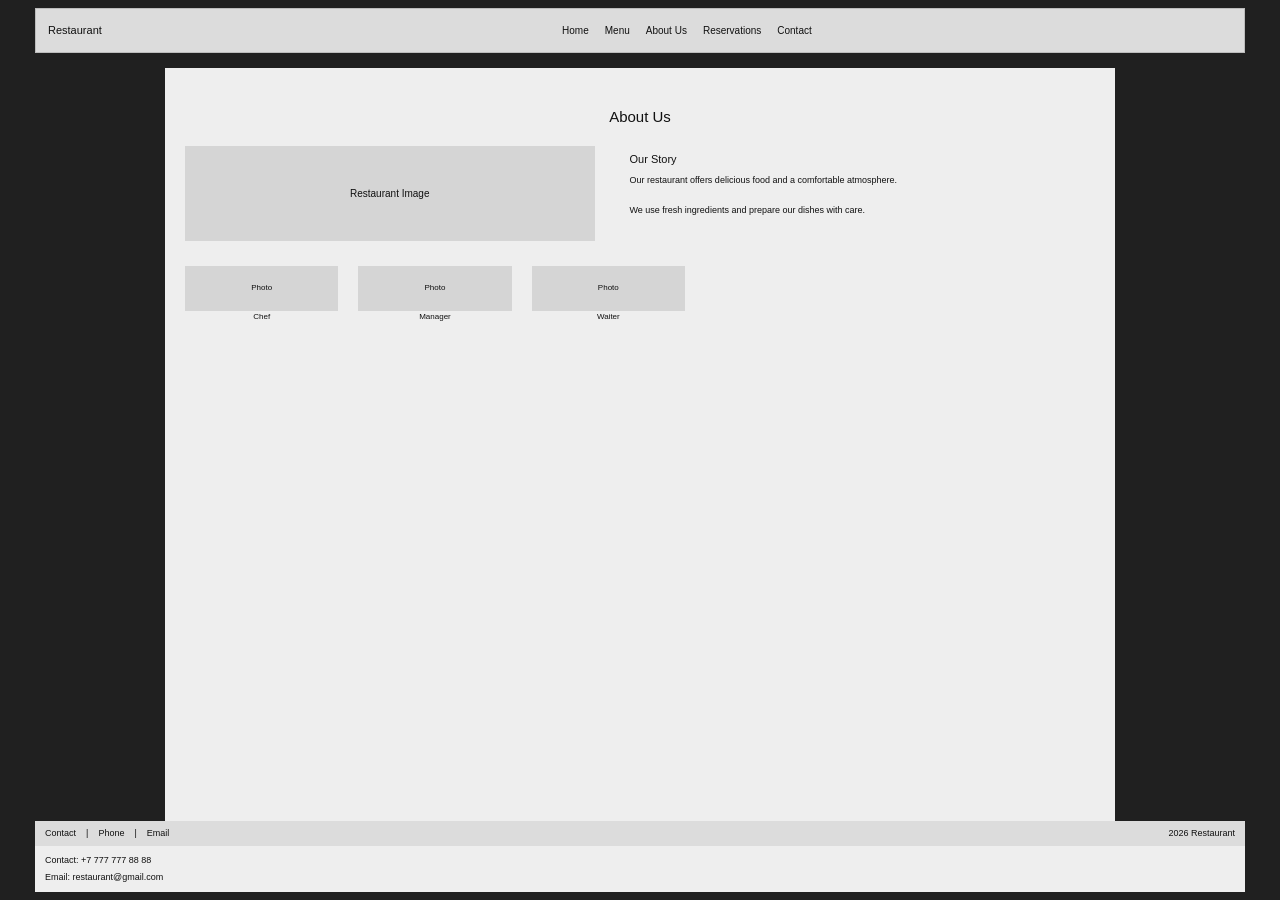
==== about.html @ 08850906 "html" ====
<!DOCTYPE html>
<html lang="en">
<head>

    <meta charset="UTF-8">
    <meta name="viewport" content="width=device-width, initial-scale=1.0">

    <title>Restaurant - About Us</title>

    <link
        href="https://cdn.jsdelivr.net/npm/bootstrap@5.3.3/dist/css/bootstrap.min.css"
        rel="stylesheet"
    >

    <link rel="stylesheet" href="style.css">

</head>

<body>

<div class="site-wrapper">



    <nav class="navbar navbar-expand-lg restaurant-nav">

        <div class="container">

            <a class="navbar-brand" href="index.html">
                Restaurant
            </a>


            <button
                class="navbar-toggler"
                type="button"
                data-bs-toggle="collapse"
                data-bs-target="#mainNav"
            >

                <span class="navbar-toggler-icon"></span>

            </button>


            <div class="collapse navbar-collapse" id="mainNav">

                <ul class="navbar-nav mx-auto">

                    <li class="nav-item">
                        <a class="nav-link" href="index.html">
                            Home
                        </a>
                    </li>

                    <li class="nav-item">
                        <a class="nav-link" href="menu.html">
                            Menu
                        </a>
                    </li>

                    <li class="nav-item">
                        <a class="nav-link" href="about.html">
                            About Us
                        </a>
                    </li>

                    <li class="nav-item">
                        <a class="nav-link" href="reservation.html">
                            Reservations
                        </a>
                    </li>

                    <li class="nav-item">
                        <a class="nav-link" href="contact.html">
                            Contact
                        </a>
                    </li>

                </ul>

            </div>

        </div>

    </nav>



    <main class="container about-page">

        <h1 class="page-title">
            About Us
        </h1>


        <section class="about-story">

            <div class="about-image">
                Restaurant Image
            </div>


            <div class="story-content">

                <h2>
                    Our Story
                </h2>

                <p>
                    Our restaurant offers delicious food
                    and a comfortable atmosphere.
                </p>

                <p>
                    We use fresh ingredients and prepare
                    our dishes with care.
                </p>

            </div>

        </section>



        <section class="team-section">

            <div class="team-card">

                <div class="team-photo">
                    Photo
                </div>

                <p>
                    Chef
                </p>

            </div>


            <div class="team-card">

                <div class="team-photo">
                    Photo
                </div>

                <p>
                    Manager
                </p>

            </div>


            <div class="team-card">

                <div class="team-photo">
                    Photo
                </div>

                <p>
                    Waiter
                </p>

            </div>

        </section>

    </main>



    <footer class="footer">

        <div class="footer-top">

            <a href="contact.html">
                Contact
            </a>

            <span>|</span>

            <span>Phone</span>

            <span>|</span>

            <span>Email</span>

            <span class="copyright">
                2026 Restaurant
            </span>

        </div>


        <div class="footer-bottom">

            <p>
                Contact: +7 777 777 88 88
            </p>

            <p>
                Email: restaurant@gmail.com
            </p>

        </div>

    </footer>

</div>


<script
    src="https://cdn.jsdelivr.net/npm/bootstrap@5.3.3/dist/js/bootstrap.bundle.min.js">
</script>

</body>
</html>
---- style.css ----
* {
    box-sizing: border-box;
}


body {
    margin: 0;

    font-family: Arial, Helvetica, sans-serif;

    background-color: #202020;

    color: #111;
}


.site-wrapper {
    width: 100%;
    min-height: 100vh;

    display: flex;
    flex-direction: column;
}

/*Navigation*/

.restaurant-nav {
    background-color: #dcdcdc;

    margin: 8px 35px 0;

    min-height: 35px;

    border: 1px solid #bcbcbc;
}


.restaurant-nav .container {
    max-width: 100%;
}


.restaurant-nav .navbar-brand {
    font-size: 11px;

    color: #111;

    margin-right: 40px;
}


.restaurant-nav .nav-link {
    color: #111;

    font-size: 10px;

    padding: 5px 10px;
}


.restaurant-nav .nav-link:hover {
    color: #4b007a;
}


/*Main*/

main {
    flex: 1;
}


.container {
    max-width: 950px;
}


.page-title {
    text-align: center;

    font-size: 15px;

    font-weight: normal;

    margin: 20px 0;
}


/*Home*/

.home-section {
    background-color: #eeeeee;

    margin-top: 15px;

    padding: 30px 20px;

    min-height: 220px;
}


.home-content {

    display: flex;

    align-items: center;

    justify-content: space-between;

    gap: 30px;
}


.home-text {
    width: 48%;
}


.home-text h1 {
    font-size: 15px;

    font-weight: normal;

    margin-bottom: 15px;
}


.home-text p {
    font-size: 11px;

    line-height: 1.6;

    max-width: 250px;
}


.home-buttons {
    display: flex;

    flex-direction: column;

    align-items: flex-start;

    gap: 8px;

    margin-top: 15px;
}


.main-button,
.secondary-button {
    text-decoration: none;

    font-size: 10px;

    padding: 5px 10px;

    display: inline-block;
}


.main-button {
    background-color: #ffffff;

    color: #111;

    border: 1px solid #999;
}


.secondary-button {
    background-color: transparent;

    color: #111;
}


.restaurant-image {
    width: 45%;

    height: 105px;

    background-color: #05005e;

    color: white;

    display: flex;

    align-items: center;

    justify-content: center;

    font-size: 10px;

    position: relative;
}

/*Menu*/

.menu-page {
    background-color: #eeeeee;

    margin-top: 15px;

    padding: 20px;

    min-height: 400px;
}


.menu-section {
    margin-bottom: 25px;
}


.menu-section h2 {
    font-size: 11px;

    font-weight: normal;

    margin-bottom: 12px;
}


.menu-grid {

    display: grid;

    grid-template-columns: repeat(2, 1fr);

    gap: 20px;

    max-width: 450px;
}


.menu-card {

    background-color: #d6d6d6;

    min-height: 65px;

    padding: 10px;

    position: relative;
}


.menu-card h3 {
    font-size: 10px;

    margin: 0 0 5px;
}


.menu-card p {
    font-size: 8px;

    margin: 0;
}


.menu-card span {
    position: absolute;

    right: 10px;

    bottom: 8px;

    font-size: 9px;

    font-weight: bold;
}


/*About*/

.about-page {
    background-color: #eeeeee;

    margin-top: 15px;

    padding: 20px;

    min-height: 400px;
}


.about-story {

    display: flex;

    align-items: center;

    gap: 35px;

    margin-top: 20px;
}


.about-image {
    width: 45%;

    height: 95px;

    background-color: #d5d5d5;

    display: flex;

    align-items: center;

    justify-content: center;

    font-size: 10px;
}


.story-content {
    width: 45%;
}


.story-content h2 {
    font-size: 11px;

    font-weight: normal;
}


.story-content p {
    font-size: 9px;

    line-height: 1.5;
}


/* TEAM */

.team-section {

    display: grid;

    grid-template-columns: repeat(3, 1fr);

    gap: 20px;

    margin-top: 25px;

    max-width: 500px;
}


.team-card {
    text-align: center;
}


.team-photo {
    height: 45px;

    background-color: #d5d5d5;

    display: flex;

    align-items: center;

    justify-content: center;

    font-size: 8px;
}


.team-card p {
    font-size: 8px;
}


/*Reservation*/

.reservation-page {
    background-color: #eeeeee;

    margin-top: 15px;

    padding: 20px;

    min-height: 430px;
}


.reservation-form {

    width: 300px;

    margin: 0 auto;

    display: flex;

    flex-direction: column;

    gap: 5px;
}


.reservation-form label {
    font-size: 9px;

    margin-top: 4px;
}


.reservation-form input {
    height: 21px;

    border: none;

    background-color: #31005d;

    color: white;

    padding: 3px 6px;

    font-size: 9px;
}


.reservation-button {
    background-color: #31005d;

    color: white;

    border: none;

    padding: 6px 12px;

    font-size: 9px;

    cursor: pointer;

    margin-top: 8px;
}


.reservation-button:hover {
    background-color: #4e008d;
}


/*Table*/

.reservation-table {
    margin: 20px auto;

    width: 400px;
}


.reservation-table h2 {
    font-size: 9px;

    font-weight: normal;
}


.reservation-table table {
    width: 100%;

    border-collapse: collapse;

    background-color: white;

    font-size: 8px;
}


.reservation-table th,
.reservation-table td {
    border: 1px solid #aaa;

    padding: 5px;

    text-align: center;
}


/*Contact*/

.contact-page {
    background-color: #eeeeee;

    margin-top: 15px;

    padding: 20px;

    min-height: 400px;
}


.contact-grid {

    display: grid;

    grid-template-columns: 1fr 1fr;

    gap: 50px;

    margin-top: 25px;
}


.contact-info h2 {
    font-size: 11px;

    font-weight: normal;
}


.contact-info p {
    font-size: 9px;

    margin: 5px 0;
}


.contact-form form {

    display: flex;

    flex-direction: column;

    gap: 5px;
}


.contact-form label {
    font-size: 9px;
}


.contact-form input,
.contact-form textarea {

    width: 100%;

    border: none;

    background-color: #d2d2d2;

    padding: 5px;

    font-size: 9px;
}


/*Footer*/

.footer {

    margin: 0 35px 8px;

    font-size: 9px;
}


.footer-top {

    background-color: #dcdcdc;

    min-height: 25px;

    padding: 5px 10px;

    display: flex;

    align-items: center;

    gap: 10px;
}


.footer-top a {
    color: #111;

    text-decoration: none;
}


.copyright {
    margin-left: auto;
}


.footer-bottom {

    background-color: #eeeeee;

    padding: 5px 10px;

    min-height: 45px;
}


.footer-bottom p {
    margin: 3px 0;
}


/*Tablet*/

@media (max-width: 992px) {

    .restaurant-nav {
        margin-left: 20px;

        margin-right: 20px;
    }


    .footer {
        margin-left: 20px;

        margin-right: 20px;
    }


    .home-content {

        flex-direction: column;

        align-items: stretch;
    }


    .home-text,
    .restaurant-image {

        width: 100%;
    }


    .contact-grid {

        grid-template-columns: 1fr;
    }

}


/*Mobile*/

@media (max-width: 576px) {

    .restaurant-nav {
        margin: 5px 10px 0;
    }


    .footer {
        margin: 0 10px 5px;
    }


    .menu-grid {

        grid-template-columns: 1fr;
    }


    .team-section {

        grid-template-columns: 1fr;
    }


    .about-story {

        flex-direction: column;
    }


    .about-image,
    .story-content {

        width: 100%;
    }


    .reservation-form {

        width: 100%;
    }


    .reservation-table {

        width: 100%;
    }


    .footer-top {

        flex-wrap: wrap;
    }


    .copyright {

        margin-left: 0;

        width: 100%;
    }

}
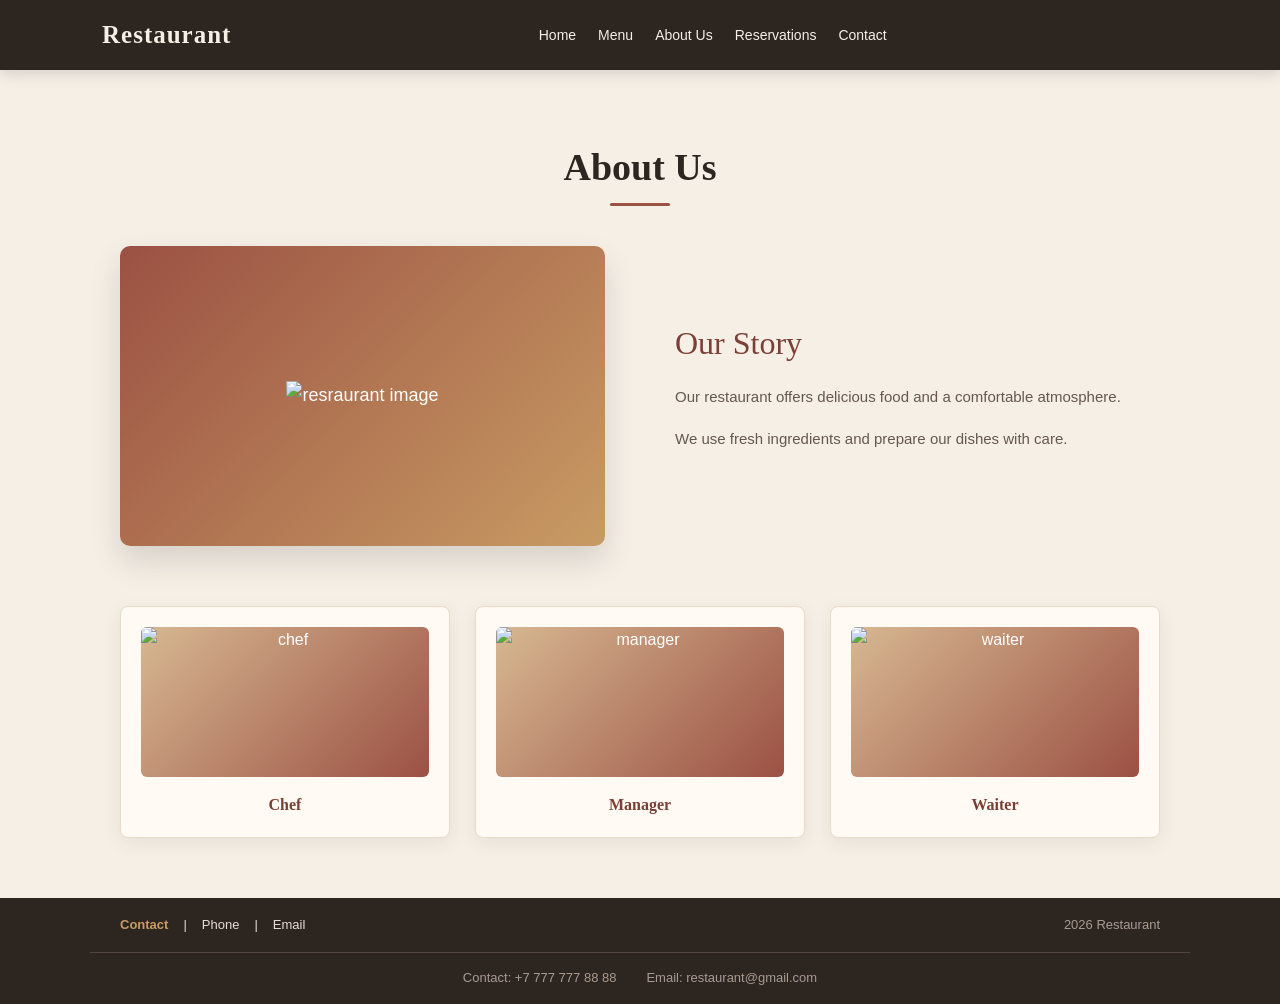
==== commit 5bf07f98: "add photo" ====
--- a/about.html
+++ b/about.html
@@ -97,7 +97,7 @@
         <section class="about-story">
 
             <div class="about-image">
-                Restaurant Image
+                <img src="https://encrypted-tbn0.gstatic.com/images?q=tbn:ANd9GcQUyfsfpYa8e-uhfrL-jdbMG2jVBirR9Oj671MzdGNUwEKPovmMzRSc5DeI&s=10" alt="resraurant image">
             </div>
 
 
@@ -128,7 +128,7 @@
             <div class="team-card">
 
                 <div class="team-photo">
-                    Photo
+                    <img src="https://encrypted-tbn0.gstatic.com/images?q=tbn:ANd9GcTnL-QD54HzWBIN5EjT5rwkHu2YD7rrWvIMWUoVD1ezFjuB556pQ79oNcyP&s=10" alt="chef">
                 </div>
 
                 <p>
@@ -141,7 +141,7 @@
             <div class="team-card">
 
                 <div class="team-photo">
-                    Photo
+                    <img src="https://cdn.sanity.io/images/vzi1jds2/production/3a91c44b309b022672478cda4a8c415ecf100c5a-6000x4000.jpg?w=1920&q=85&fm=webp&fit=max" alt="manager">
                 </div>
 
                 <p>
@@ -154,7 +154,7 @@
             <div class="team-card">
 
                 <div class="team-photo">
-                    Photo
+                    <img src="https://gfb.kz/api/media/file/ChatGPT%20Image%2020%20%D0%B0%D0%B2%D0%B3.%202026%20%D0%B3.%2C%2016_11_47%201%20(1)%20(1).png" alt="waiter">
                 </div>
 
                 <p>
--- a/style.css
+++ b/style.css
@@ -2,17 +2,21 @@
     box-sizing: border-box;
 }
 
+html {
+    scroll-behavior: smooth;
+}
 
 body {
     margin: 0;
 
-    font-family: Arial, Helvetica, sans-serif;
-
-    background-color: #202020;
-
-    color: #111;
-}
-
+    font-family: Georgia, "Times New Roman", serif;
+
+    background-color: #f5efe6;
+
+    color: #2d2520;
+
+    line-height: 1.6;
+}
 
 .site-wrapper {
     width: 100%;
@@ -22,84 +26,140 @@
     flex-direction: column;
 }
 
-/*Navigation*/
+
+/* =========================================
+   NAVIGATION
+========================================= */
 
 .restaurant-nav {
-    background-color: #dcdcdc;
-
-    margin: 8px 35px 0;
-
-    min-height: 35px;
-
-    border: 1px solid #bcbcbc;
-}
-
+    background-color: #2d2520;
+
+    margin: 0;
+
+    min-height: 70px;
+
+    box-shadow: 0 3px 15px rgba(0, 0, 0, 0.15);
+
+    position: relative;
+    z-index: 100;
+}
 
 .restaurant-nav .container {
-    max-width: 100%;
-}
-
+    max-width: 1100px;
+}
 
 .restaurant-nav .navbar-brand {
-    font-size: 11px;
-
-    color: #111;
-
-    margin-right: 40px;
-}
-
+    color: #f5efe6;
+
+    font-size: 25px;
+
+    font-weight: bold;
+
+    letter-spacing: 1px;
+
+    transition: color 0.3s ease;
+}
+
+.restaurant-nav .navbar-brand:hover {
+    color: #c89b63;
+}
 
 .restaurant-nav .nav-link {
-    color: #111;
-
-    font-size: 10px;
-
-    padding: 5px 10px;
-}
-
+    color: #f5efe6;
+
+    font-family: Arial, Helvetica, sans-serif;
+
+    font-size: 14px;
+
+    padding: 8px 15px;
+
+    margin: 0 3px;
+
+    border-radius: 5px;
+
+    transition:
+        background-color 0.3s ease,
+        color 0.3s ease;
+}
 
 .restaurant-nav .nav-link:hover {
-    color: #4b007a;
-}
-
-
-/*Main*/
+    color: #ffffff;
+
+    background-color: #7b3f35;
+}
+
+.restaurant-nav .navbar-toggler {
+    border-color: #c89b63;
+}
+
+.restaurant-nav .navbar-toggler-icon {
+    filter: brightness(0) invert(1);
+}
+
+
+/* =========================================
+   MAIN
+========================================= */
 
 main {
     flex: 1;
 }
 
-
 .container {
-    max-width: 950px;
-}
-
+    max-width: 1100px;
+}
 
 .page-title {
     text-align: center;
 
-    font-size: 15px;
-
-    font-weight: normal;
-
-    margin: 20px 0;
-}
-
-
-/*Home*/
+    color: #2d2520;
+
+    font-size: 38px;
+
+    font-weight: bold;
+
+    margin: 15px 0 40px;
+
+    position: relative;
+}
+
+.page-title::after {
+    content: "";
+
+    display: block;
+
+    width: 60px;
+
+    height: 3px;
+
+    background-color: #9b5143;
+
+    margin: 12px auto 0;
+
+    border-radius: 10px;
+}
+
+
+/* =========================================
+   HOME PAGE
+========================================= */
 
 .home-section {
-    background-color: #eeeeee;
-
-    margin-top: 15px;
-
-    padding: 30px 20px;
-
-    min-height: 220px;
-}
-
+    background-color: #f5efe6;
+
+    margin-top: 0;
+
+    padding: 90px 30px;
+
+    min-height: 520px;
+
+    display: flex;
+
+    align-items: center;
+}
 
 .home-content {
+    width: 100%;
 
     display: flex;
 
@@ -107,80 +167,124 @@
 
     justify-content: space-between;
 
-    gap: 30px;
-}
-
+    gap: 70px;
+}
 
 .home-text {
     width: 48%;
 }
 
-
 .home-text h1 {
-    font-size: 15px;
-
-    font-weight: normal;
-
-    margin-bottom: 15px;
-}
-
+    font-size: 50px;
+
+    line-height: 1.15;
+
+    color: #2d2520;
+
+    font-weight: bold;
+
+    margin-bottom: 20px;
+}
 
 .home-text p {
-    font-size: 11px;
-
-    line-height: 1.6;
-
-    max-width: 250px;
-}
-
+    font-family: Arial, Helvetica, sans-serif;
+
+    font-size: 17px;
+
+    color: #6c5d53;
+
+    line-height: 1.7;
+
+    max-width: 430px;
+
+    margin-bottom: 30px;
+}
+
+
+/* Buttons */
 
 .home-buttons {
     display: flex;
 
-    flex-direction: column;
-
-    align-items: flex-start;
-
-    gap: 8px;
-
-    margin-top: 15px;
-}
-
+    align-items: center;
+
+    gap: 12px;
+
+    margin-top: 20px;
+}
 
 .main-button,
 .secondary-button {
     text-decoration: none;
 
-    font-size: 10px;
-
-    padding: 5px 10px;
+    font-family: Arial, Helvetica, sans-serif;
+
+    font-size: 14px;
+
+    font-weight: bold;
+
+    padding: 12px 22px;
+
+    border-radius: 5px;
 
     display: inline-block;
-}
-
+
+    transition:
+        transform 0.2s ease,
+        background-color 0.3s ease,
+        color 0.3s ease;
+}
 
 .main-button {
-    background-color: #ffffff;
-
-    color: #111;
-
-    border: 1px solid #999;
-}
-
+    background-color: #7b3f35;
+
+    color: white;
+
+    border: 1px solid #7b3f35;
+}
+
+.main-button:hover {
+    background-color: #5f3029;
+
+    color: white;
+
+    transform: translateY(-2px);
+}
 
 .secondary-button {
     background-color: transparent;
 
-    color: #111;
-}
-
+    color: #7b3f35;
+
+    border: 1px solid #7b3f35;
+}
+
+.secondary-button:hover {
+    background-color: #7b3f35;
+
+    color: white;
+
+    transform: translateY(-2px);
+}
+
+
+/* Restaurant Image */
 
 .restaurant-image {
-    width: 45%;
-
-    height: 105px;
-
-    background-color: #05005e;
+    width: 48%;
+
+    min-height: 330px;
+
+    background:
+        linear-gradient(
+            rgba(45, 37, 32, 0.2),
+            rgba(45, 37, 32, 0.55)
+        ),
+        linear-gradient(
+            135deg,
+            #9b5143,
+            #c89b63
+        );
 
     color: white;
 
@@ -190,120 +294,178 @@
 
     justify-content: center;
 
-    font-size: 10px;
+    font-family: Arial, Helvetica, sans-serif;
+
+    font-size: 18px;
+
+    font-weight: bold;
+
+    letter-spacing: 1px;
+
+    border-radius: 10px;
+
+    box-shadow: 0 15px 35px rgba(45, 37, 32, 0.2);
 
     position: relative;
-}
-
-/*Menu*/
+
+    overflow: hidden;
+}
+
+.restaurant-image::before {
+    content: "RESTAURANT";
+
+    position: absolute;
+
+    font-size: 50px;
+
+    opacity: 0.08;
+
+    transform: rotate(-20deg);
+}
+
+
+/* =========================================
+   MENU
+========================================= */
 
 .menu-page {
-    background-color: #eeeeee;
-
-    margin-top: 15px;
-
-    padding: 20px;
-
-    min-height: 400px;
-}
-
+    background-color: #f5efe6;
+
+    padding: 60px 30px;
+
+    min-height: 650px;
+}
 
 .menu-section {
+    margin-bottom: 50px;
+}
+
+.menu-section h2 {
+    font-size: 25px;
+
+    color: #7b3f35;
+
+    font-weight: bold;
+
     margin-bottom: 25px;
-}
-
-
-.menu-section h2 {
-    font-size: 11px;
-
-    font-weight: normal;
-
-    margin-bottom: 12px;
-}
-
+
+    text-transform: uppercase;
+
+    letter-spacing: 1px;
+}
 
 .menu-grid {
-
     display: grid;
 
     grid-template-columns: repeat(2, 1fr);
 
-    gap: 20px;
-
-    max-width: 450px;
-}
-
+    gap: 25px;
+
+    max-width: 900px;
+}
 
 .menu-card {
-
-    background-color: #d6d6d6;
-
-    min-height: 65px;
-
-    padding: 10px;
+    background-color: #fffaf4;
+
+    min-height: 130px;
+
+    padding: 25px;
+
+    border-radius: 8px;
+
+    border: 1px solid #eadbc9;
+
+    box-shadow: 0 7px 20px rgba(70, 50, 40, 0.08);
 
     position: relative;
-}
-
+
+    transition:
+        transform 0.3s ease,
+        box-shadow 0.3s ease;
+}
+
+.menu-card:hover {
+    transform: translateY(-5px);
+
+    box-shadow: 0 12px 25px rgba(70, 50, 40, 0.15);
+}
 
 .menu-card h3 {
-    font-size: 10px;
-
-    margin: 0 0 5px;
-}
-
+    font-size: 20px;
+
+    color: #2d2520;
+
+    margin: 0 0 10px;
+
+    font-weight: bold;
+}
 
 .menu-card p {
-    font-size: 8px;
+    font-family: Arial, Helvetica, sans-serif;
+
+    font-size: 14px;
+
+    color: #75675e;
 
     margin: 0;
-}
-
+
+    max-width: 70%;
+}
 
 .menu-card span {
     position: absolute;
 
-    right: 10px;
-
-    bottom: 8px;
-
-    font-size: 9px;
-
-    font-weight: bold;
-}
-
-
-/*About*/
+    right: 25px;
+
+    top: 25px;
+
+    color: #9b5143;
+
+    font-family: Arial, Helvetica, sans-serif;
+
+    font-size: 18px;
+
+    font-weight: bold;
+}
+
+
+/* =========================================
+   ABOUT PAGE
+========================================= */
 
 .about-page {
-    background-color: #eeeeee;
-
-    margin-top: 15px;
-
-    padding: 20px;
-
-    min-height: 400px;
-}
-
+    background-color: #f5efe6;
+
+    padding: 60px 30px;
+
+    min-height: 650px;
+}
 
 .about-story {
-
     display: flex;
 
     align-items: center;
 
-    gap: 35px;
+    gap: 70px;
 
     margin-top: 20px;
-}
-
+
+    margin-bottom: 60px;
+}
 
 .about-image {
-    width: 45%;
-
-    height: 95px;
-
-    background-color: #d5d5d5;
+    width: 48%;
+
+    min-height: 300px;
+
+    background:
+        linear-gradient(
+            135deg,
+            #9b5143,
+            #c89b63
+        );
+
+    color: white;
 
     display: flex;
 
@@ -311,403 +473,658 @@
 
     justify-content: center;
 
-    font-size: 10px;
-}
-
+    font-family: Arial, Helvetica, sans-serif;
+
+    font-size: 18px;
+
+    border-radius: 10px;
+
+    box-shadow: 0 15px 30px rgba(45, 37, 32, 0.15);
+}
 
 .story-content {
-    width: 45%;
-}
-
+    width: 48%;
+}
 
 .story-content h2 {
-    font-size: 11px;
-
-    font-weight: normal;
-}
-
+    font-size: 32px;
+
+    color: #7b3f35;
+
+    margin-bottom: 20px;
+}
 
 .story-content p {
-    font-size: 9px;
-
-    line-height: 1.5;
-}
-
-
-/* TEAM */
+    font-family: Arial, Helvetica, sans-serif;
+
+    font-size: 15px;
+
+    color: #655850;
+
+    line-height: 1.8;
+
+    margin-bottom: 15px;
+}
+
+
+/* Team */
 
 .team-section {
-
     display: grid;
 
     grid-template-columns: repeat(3, 1fr);
 
-    gap: 20px;
-
-    margin-top: 25px;
-
-    max-width: 500px;
-}
-
+    gap: 25px;
+
+    margin-top: 30px;
+}
 
 .team-card {
     text-align: center;
-}
-
+
+    background-color: #fffaf4;
+
+    padding: 20px;
+
+    border-radius: 8px;
+
+    border: 1px solid #eadbc9;
+
+    box-shadow: 0 5px 18px rgba(70, 50, 40, 0.08);
+}
 
 .team-photo {
-    height: 45px;
-
-    background-color: #d5d5d5;
+    height: 150px;
+
+    background: 
+        linear-gradient(
+            135deg,
+            #d7b892,
+            #9b5143
+        );
+
+    color: white;
 
     display: flex;
-
     align-items: center;
-
     justify-content: center;
 
-    font-size: 8px;
-}
-
+    font-family: Arial, Helvetica, sans-serif;
+
+    border-radius: 6px;
+    margin-bottom: 15px;
+
+    overflow: hidden;
+}
+
+.team-photo img {
+    width: 100%;
+    height: 100%;
+    object-fit: cover;
+}
 
 .team-card p {
-    font-size: 8px;
-}
-
-
-/*Reservation*/
+    font-size: 16px;
+
+    color: #7b3f35;
+
+    font-weight: bold;
+
+    margin: 0;
+}
+
+
+/* =========================================
+   RESERVATION
+========================================= */
 
 .reservation-page {
-    background-color: #eeeeee;
-
-    margin-top: 15px;
-
-    padding: 20px;
-
-    min-height: 430px;
-}
-
+    background-color: #f5efe6;
+
+    padding: 60px 30px;
+
+    min-height: 650px;
+}
 
 .reservation-form {
-
-    width: 300px;
+    width: 500px;
+
+    max-width: 100%;
 
     margin: 0 auto;
 
+    background-color: #fffaf4;
+
+    padding: 35px;
+
+    border-radius: 10px;
+
+    border: 1px solid #eadbc9;
+
+    box-shadow: 0 10px 30px rgba(70, 50, 40, 0.1);
+
     display: flex;
 
     flex-direction: column;
 
-    gap: 5px;
-}
-
+    gap: 8px;
+}
 
 .reservation-form label {
-    font-size: 9px;
-
-    margin-top: 4px;
-}
-
+    font-family: Arial, Helvetica, sans-serif;
+
+    font-size: 13px;
+
+    font-weight: bold;
+
+    color: #4e4038;
+
+    margin-top: 8px;
+}
 
 .reservation-form input {
-    height: 21px;
+    height: 42px;
+
+    border: 1px solid #d8c5b0;
+
+    background-color: white;
+
+    color: #2d2520;
+
+    padding: 8px 12px;
+
+    font-family: Arial, Helvetica, sans-serif;
+
+    font-size: 14px;
+
+    border-radius: 5px;
+
+    outline: none;
+}
+
+.reservation-form input:focus {
+    border-color: #9b5143;
+
+    box-shadow: 0 0 0 3px rgba(155, 81, 67, 0.1);
+}
+
+.reservation-button {
+    background-color: #7b3f35;
+
+    color: white;
 
     border: none;
 
-    background-color: #31005d;
-
-    color: white;
-
-    padding: 3px 6px;
-
-    font-size: 9px;
-}
-
-
-.reservation-button {
-    background-color: #31005d;
-
-    color: white;
-
-    border: none;
-
-    padding: 6px 12px;
-
-    font-size: 9px;
+    padding: 12px 20px;
+
+    font-family: Arial, Helvetica, sans-serif;
+
+    font-size: 14px;
+
+    font-weight: bold;
 
     cursor: pointer;
 
-    margin-top: 8px;
-}
-
+    margin-top: 18px;
+
+    border-radius: 5px;
+
+    transition: background-color 0.3s ease;
+}
 
 .reservation-button:hover {
-    background-color: #4e008d;
-}
-
-
-/*Table*/
+    background-color: #5f3029;
+}
+
+
+/* Reservation table */
 
 .reservation-table {
-    margin: 20px auto;
-
-    width: 400px;
-}
-
+    margin: 45px auto 0;
+
+    width: 600px;
+
+    max-width: 100%;
+}
 
 .reservation-table h2 {
-    font-size: 9px;
-
-    font-weight: normal;
-}
-
+    font-size: 22px;
+
+    color: #7b3f35;
+
+    margin-bottom: 15px;
+}
 
 .reservation-table table {
     width: 100%;
 
     border-collapse: collapse;
 
-    background-color: white;
-
-    font-size: 8px;
-}
-
+    background-color: #fffaf4;
+
+    font-family: Arial, Helvetica, sans-serif;
+
+    font-size: 13px;
+
+    box-shadow: 0 5px 15px rgba(70, 50, 40, 0.07);
+}
+
+.reservation-table th {
+    background-color: #7b3f35;
+
+    color: white;
+
+    font-weight: bold;
+}
 
 .reservation-table th,
 .reservation-table td {
-    border: 1px solid #aaa;
-
-    padding: 5px;
+    border: 1px solid #eadbc9;
+
+    padding: 12px;
 
     text-align: center;
 }
 
-
-/*Contact*/
+.reservation-table tr:nth-child(even) {
+    background-color: #f8f0e6;
+}
+
+
+/* =========================================
+   CONTACT
+========================================= */
 
 .contact-page {
-    background-color: #eeeeee;
-
-    margin-top: 15px;
-
-    padding: 20px;
-
-    min-height: 400px;
-}
-
+    background-color: #f5efe6;
+
+    padding: 60px 30px;
+
+    min-height: 650px;
+}
 
 .contact-grid {
-
     display: grid;
 
     grid-template-columns: 1fr 1fr;
 
-    gap: 50px;
-
-    margin-top: 25px;
-}
-
+    gap: 60px;
+
+    margin-top: 30px;
+}
+
+.contact-info {
+    background-color: #2d2520;
+
+    color: #f5efe6;
+
+    padding: 35px;
+
+    border-radius: 10px;
+
+    box-shadow: 0 10px 30px rgba(45, 37, 32, 0.15);
+}
 
 .contact-info h2 {
-    font-size: 11px;
-
-    font-weight: normal;
-}
-
+    font-size: 27px;
+
+    color: #c89b63;
+
+    margin-bottom: 25px;
+}
 
 .contact-info p {
-    font-size: 9px;
-
-    margin: 5px 0;
-}
-
+    font-family: Arial, Helvetica, sans-serif;
+
+    font-size: 14px;
+
+    margin: 8px 0;
+
+    color: #e7ddd4;
+}
+
+.contact-form {
+    background-color: #fffaf4;
+
+    padding: 35px;
+
+    border-radius: 10px;
+
+    border: 1px solid #eadbc9;
+
+    box-shadow: 0 10px 30px rgba(70, 50, 40, 0.1);
+}
 
 .contact-form form {
-
     display: flex;
 
     flex-direction: column;
 
-    gap: 5px;
-}
-
+    gap: 8px;
+}
 
 .contact-form label {
-    font-size: 9px;
-}
-
+    font-family: Arial, Helvetica, sans-serif;
+
+    font-size: 13px;
+
+    font-weight: bold;
+
+    color: #4e4038;
+
+    margin-top: 8px;
+}
 
 .contact-form input,
 .contact-form textarea {
-
     width: 100%;
 
-    border: none;
-
-    background-color: #d2d2d2;
-
-    padding: 5px;
-
-    font-size: 9px;
-}
-
-
-/*Footer*/
+    border: 1px solid #d8c5b0;
+
+    background-color: white;
+
+    color: #2d2520;
+
+    padding: 10px;
+
+    font-family: Arial, Helvetica, sans-serif;
+
+    font-size: 14px;
+
+    border-radius: 5px;
+
+    outline: none;
+}
+
+.contact-form input:focus,
+.contact-form textarea:focus {
+    border-color: #9b5143;
+
+    box-shadow: 0 0 0 3px rgba(155, 81, 67, 0.1);
+}
+
+
+/* =========================================
+   FOOTER
+========================================= */
 
 .footer {
-
-    margin: 0 35px 8px;
-
-    font-size: 9px;
-}
-
+    background-color: #2d2520;
+
+    color: #e7ddd4;
+
+    margin: 0;
+
+    font-family: Arial, Helvetica, sans-serif;
+
+    font-size: 13px;
+}
 
 .footer-top {
-
-    background-color: #dcdcdc;
-
-    min-height: 25px;
-
-    padding: 5px 10px;
+    max-width: 1100px;
+
+    margin: 0 auto;
+
+    min-height: 55px;
+
+    padding: 15px 30px;
 
     display: flex;
 
     align-items: center;
 
-    gap: 10px;
-}
-
+    justify-content: center;
+
+    gap: 15px;
+
+    border-bottom: 1px solid #51453e;
+}
 
 .footer-top a {
-    color: #111;
+    color: #c89b63;
 
     text-decoration: none;
-}
-
+
+    font-weight: bold;
+}
+
+.footer-top a:hover {
+    color: white;
+}
 
 .copyright {
     margin-left: auto;
-}
-
+
+    color: #a99b91;
+}
 
 .footer-bottom {
-
-    background-color: #eeeeee;
-
-    padding: 5px 10px;
-
-    min-height: 45px;
-}
-
+    max-width: 1100px;
+
+    margin: 0 auto;
+
+    padding: 15px 30px;
+
+    display: flex;
+
+    justify-content: center;
+
+    gap: 30px;
+}
 
 .footer-bottom p {
-    margin: 3px 0;
-}
-
-
-/*Tablet*/
+    margin: 0;
+
+    color: #a99b91;
+}
+
+
+/* =========================================
+   TABLET
+========================================= */
 
 @media (max-width: 992px) {
 
+    .restaurant-nav .nav-link {
+        padding: 8px;
+    }
+
+
+    .home-content {
+        gap: 35px;
+    }
+
+
+    .home-text h1 {
+        font-size: 40px;
+    }
+
+
+    .about-story {
+        gap: 35px;
+    }
+
+
+    .contact-grid {
+        gap: 30px;
+    }
+
+
+    .footer-top,
+    .footer-bottom {
+        padding-left: 20px;
+
+        padding-right: 20px;
+    }
+
+}
+
+
+/* =========================================
+   MOBILE
+========================================= */
+
+@media (max-width: 576px) {
+
     .restaurant-nav {
-        margin-left: 20px;
-
-        margin-right: 20px;
-    }
-
-
-    .footer {
-        margin-left: 20px;
-
-        margin-right: 20px;
+        min-height: 60px;
+    }
+
+
+    .restaurant-nav .navbar-brand {
+        font-size: 20px;
+    }
+
+
+    .page-title {
+        font-size: 30px;
+
+        margin-bottom: 30px;
+    }
+
+
+    /* Home */
+
+    .home-section {
+        padding: 55px 20px;
     }
 
 
     .home-content {
-
         flex-direction: column;
 
-        align-items: stretch;
+        gap: 35px;
     }
 
 
     .home-text,
     .restaurant-image {
-
         width: 100%;
     }
 
 
-    .contact-grid {
-
+    .home-text h1 {
+        font-size: 35px;
+    }
+
+
+    .home-text p {
+        font-size: 15px;
+    }
+
+
+    .home-buttons {
+        flex-direction: column;
+
+        align-items: stretch;
+    }
+
+
+    .main-button,
+    .secondary-button {
+        text-align: center;
+    }
+
+
+    .restaurant-image {
+        min-height: 230px;
+    }
+
+
+    /* Menu */
+
+    .menu-page {
+        padding: 45px 20px;
+    }
+
+
+    .menu-grid {
         grid-template-columns: 1fr;
     }
 
-}
-
-
-/*Mobile*/
-
-@media (max-width: 576px) {
-
-    .restaurant-nav {
-        margin: 5px 10px 0;
-    }
-
-
-    .footer {
-        margin: 0 10px 5px;
-    }
-
-
-    .menu-grid {
-
-        grid-template-columns: 1fr;
-    }
-
-
-    .team-section {
-
-        grid-template-columns: 1fr;
+
+    /* About */
+
+    .about-page {
+        padding: 45px 20px;
     }
 
 
     .about-story {
-
         flex-direction: column;
+
+        gap: 30px;
     }
 
 
     .about-image,
     .story-content {
-
         width: 100%;
     }
 
 
+    .about-image {
+        min-height: 220px;
+    }
+
+
+    .team-section {
+        grid-template-columns: 1fr;
+    }
+
+
+    /* Reservation */
+
+    .reservation-page {
+        padding: 45px 20px;
+    }
+
+
     .reservation-form {
-
+        padding: 25px;
+    }
+
+
+    /* Contact */
+
+    .contact-page {
+        padding: 45px 20px;
+    }
+
+
+    .contact-grid {
+        grid-template-columns: 1fr;
+    }
+
+
+    /* Footer */
+
+    .footer-top {
+        flex-wrap: wrap;
+
+        justify-content: center;
+
+        text-align: center;
+    }
+
+
+    .copyright {
         width: 100%;
-    }
-
-
-    .reservation-table {
-
-        width: 100%;
-    }
-
-
-    .footer-top {
-
-        flex-wrap: wrap;
-    }
-
-
-    .copyright {
 
         margin-left: 0;
 
-        width: 100%;
+        margin-top: 5px;
+    }
+
+
+    .footer-bottom {
+        flex-direction: column;
+
+        align-items: center;
+
+        gap: 5px;
+
+        text-align: center;
     }
 
 }
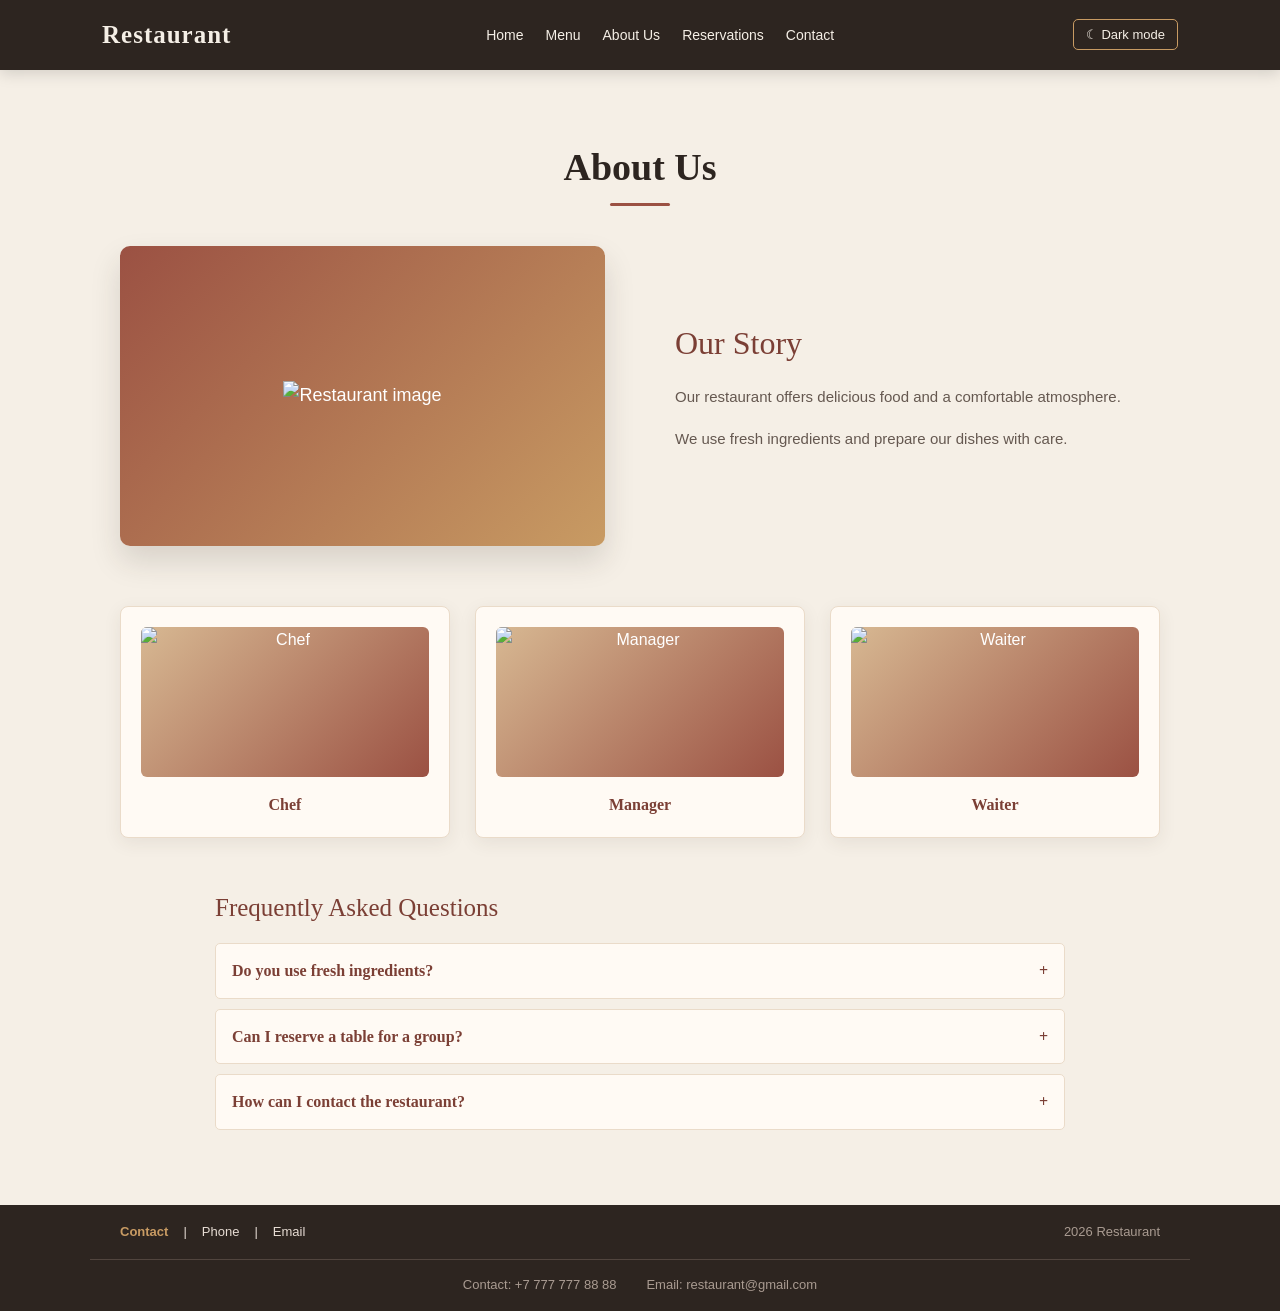
==== commit 0869aad8: "Endterm Project Update Commit" ====
--- a/about.html
+++ b/about.html
@@ -1,217 +1,137 @@
 <!DOCTYPE html>
 <html lang="en">
 <head>
-
     <meta charset="UTF-8">
     <meta name="viewport" content="width=device-width, initial-scale=1.0">
-
     <title>Restaurant - About Us</title>
 
-    <link
-        href="https://cdn.jsdelivr.net/npm/bootstrap@5.3.3/dist/css/bootstrap.min.css"
-        rel="stylesheet"
-    >
-
+    <link href="https://cdn.jsdelivr.net/npm/bootstrap@5.3.3/dist/css/bootstrap.min.css" rel="stylesheet">
     <link rel="stylesheet" href="style.css">
-
 </head>
 
 <body>
-
 <div class="site-wrapper">
 
+    <nav class="navbar navbar-expand-lg restaurant-nav">
+        <div class="container">
+            <a class="navbar-brand" href="index.html">Restaurant</a>
 
-
-    <nav class="navbar navbar-expand-lg restaurant-nav">
-
-        <div class="container">
-
-            <a class="navbar-brand" href="index.html">
-                Restaurant
-            </a>
-
-
-            <button
-                class="navbar-toggler"
-                type="button"
-                data-bs-toggle="collapse"
-                data-bs-target="#mainNav"
-            >
-
+            <button class="navbar-toggler" type="button" data-bs-toggle="collapse" data-bs-target="#mainNav">
                 <span class="navbar-toggler-icon"></span>
-
             </button>
 
-
             <div class="collapse navbar-collapse" id="mainNav">
-
                 <ul class="navbar-nav mx-auto">
-
-                    <li class="nav-item">
-                        <a class="nav-link" href="index.html">
-                            Home
-                        </a>
-                    </li>
-
-                    <li class="nav-item">
-                        <a class="nav-link" href="menu.html">
-                            Menu
-                        </a>
-                    </li>
-
-                    <li class="nav-item">
-                        <a class="nav-link" href="about.html">
-                            About Us
-                        </a>
-                    </li>
-
-                    <li class="nav-item">
-                        <a class="nav-link" href="reservation.html">
-                            Reservations
-                        </a>
-                    </li>
-
-                    <li class="nav-item">
-                        <a class="nav-link" href="contact.html">
-                            Contact
-                        </a>
-                    </li>
-
+                    <li class="nav-item"><a class="nav-link" href="index.html">Home</a></li>
+                    <li class="nav-item"><a class="nav-link" href="menu.html">Menu</a></li>
+                    <li class="nav-item"><a class="nav-link" href="about.html">About Us</a></li>
+                    <li class="nav-item"><a class="nav-link" href="reservation.html">Reservations</a></li>
+                    <li class="nav-item"><a class="nav-link" href="contact.html">Contact</a></li>
                 </ul>
 
+                <button type="button" class="theme-toggle" id="themeToggle" aria-label="Switch color theme">
+                    <span aria-hidden="true">☾</span> Dark mode
+                </button>
+            </div>
+        </div>
+    </nav>
+
+    <main class="container about-page">
+        <h1 class="page-title">About Us</h1>
+
+        <section class="about-story">
+            <div class="about-image">
+                <img src="https://encrypted-tbn0.gstatic.com/images?q=tbn:ANd9GcQUyfsfpYa8e-uhfrL-jdbMG2jVBirR9Oj671MzdGNUwEKPovmMzRSc5DeI&s=10"
+                    alt="Restaurant image">
             </div>
 
+            <div class="story-content">
+                <h2>Our Story</h2>
+                <p>Our restaurant offers delicious food and a comfortable atmosphere.</p>
+                <p>We use fresh ingredients and prepare our dishes with care.</p>
+            </div>
+        </section>
+
+        <section class="team-section">
+            <div class="team-card">
+                <div class="team-photo">
+                    <img src="https://encrypted-tbn0.gstatic.com/images?q=tbn:ANd9GcTnL-QD54HzWBIN5EjT5rwkHu2YD7rrWvIMWUoVD1ezFjuB556pQ79oNcyP&s=10"
+                        alt="Chef">
+                </div>
+                <p>Chef</p>
+            </div>
+
+            <div class="team-card">
+                <div class="team-photo">
+                    <img src="https://cdn.sanity.io/images/vzi1jds2/production/3a91c44b309b022672478cda4a8c415ecf100c5a-6000x4000.jpg?w=1920&q=85&fm=webp&fit=max"
+                        alt="Manager">
+                </div>
+                <p>Manager</p>
+            </div>
+
+            <div class="team-card">
+                <div class="team-photo">
+                    <img src="https://gfb.kz/api/media/file/ChatGPT%20Image%2020%20%D0%B0%D0%B2%D0%B3.%202026%20%D0%B3.%2C%2016_11_47%201%20(1)%20(1).png"
+                        alt="Waiter">
+                </div>
+                <p>Waiter</p>
+            </div>
+        </section>
+
+        <section class="faq-section">
+            <h2>Frequently Asked Questions</h2>
+
+            <div class="faq-item">
+                <button type="button" class="faq-question" aria-expanded="false">
+                    Do you use fresh ingredients? <span aria-hidden="true">+</span>
+                </button>
+                <div class="faq-answer">
+                    <p>Yes. We focus on fresh ingredients and prepare our dishes with care.</p>
+                </div>
+            </div>
+
+            <div class="faq-item">
+                <button type="button" class="faq-question" aria-expanded="false">
+                    Can I reserve a table for a group? <span aria-hidden="true">+</span>
+                </button>
+                <div class="faq-answer">
+                    <p>You can request a table for up to 20 guests through our reservation form.</p>
+                </div>
+            </div>
+
+            <div class="faq-item">
+                <button type="button" class="faq-question" aria-expanded="false">
+                    How can I contact the restaurant? <span aria-hidden="true">+</span>
+                </button>
+                <div class="faq-answer">
+                    <p>Visit the Contact page to find our phone number, email address, and contact form.</p>
+                </div>
+            </div>
+        </section>
+    </main>
+
+    <footer class="footer">
+        <div class="footer-top">
+            <a href="contact.html">Contact</a>
+            <span>|</span>
+            <span>Phone</span>
+            <span>|</span>
+            <span>Email</span>
+            <span class="copyright">2026 Restaurant</span>
         </div>
 
-    </nav>
-
-
-
-    <main class="container about-page">
-
-        <h1 class="page-title">
-            About Us
-        </h1>
-
-
-        <section class="about-story">
-
-            <div class="about-image">
-                <img src="https://encrypted-tbn0.gstatic.com/images?q=tbn:ANd9GcQUyfsfpYa8e-uhfrL-jdbMG2jVBirR9Oj671MzdGNUwEKPovmMzRSc5DeI&s=10" alt="resraurant image">
-            </div>
-
-
-            <div class="story-content">
-
-                <h2>
-                    Our Story
-                </h2>
-
-                <p>
-                    Our restaurant offers delicious food
-                    and a comfortable atmosphere.
-                </p>
-
-                <p>
-                    We use fresh ingredients and prepare
-                    our dishes with care.
-                </p>
-
-            </div>
-
-        </section>
-
-
-
-        <section class="team-section">
-
-            <div class="team-card">
-
-                <div class="team-photo">
-                    <img src="https://encrypted-tbn0.gstatic.com/images?q=tbn:ANd9GcTnL-QD54HzWBIN5EjT5rwkHu2YD7rrWvIMWUoVD1ezFjuB556pQ79oNcyP&s=10" alt="chef">
-                </div>
-
-                <p>
-                    Chef
-                </p>
-
-            </div>
-
-
-            <div class="team-card">
-
-                <div class="team-photo">
-                    <img src="https://cdn.sanity.io/images/vzi1jds2/production/3a91c44b309b022672478cda4a8c415ecf100c5a-6000x4000.jpg?w=1920&q=85&fm=webp&fit=max" alt="manager">
-                </div>
-
-                <p>
-                    Manager
-                </p>
-
-            </div>
-
-
-            <div class="team-card">
-
-                <div class="team-photo">
-                    <img src="https://gfb.kz/api/media/file/ChatGPT%20Image%2020%20%D0%B0%D0%B2%D0%B3.%202026%20%D0%B3.%2C%2016_11_47%201%20(1)%20(1).png" alt="waiter">
-                </div>
-
-                <p>
-                    Waiter
-                </p>
-
-            </div>
-
-        </section>
-
-    </main>
-
-
-
-    <footer class="footer">
-
-        <div class="footer-top">
-
-            <a href="contact.html">
-                Contact
-            </a>
-
-            <span>|</span>
-
-            <span>Phone</span>
-
-            <span>|</span>
-
-            <span>Email</span>
-
-            <span class="copyright">
-                2026 Restaurant
-            </span>
-
+        <div class="footer-bottom">
+            <p>Contact: +7 777 777 88 88</p>
+            <p>Email: restaurant@gmail.com</p>
         </div>
-
-
-        <div class="footer-bottom">
-
-            <p>
-                Contact: +7 777 777 88 88
-            </p>
-
-            <p>
-                Email: restaurant@gmail.com
-            </p>
-
-        </div>
-
     </footer>
 
 </div>
 
-
-<script
-    src="https://cdn.jsdelivr.net/npm/bootstrap@5.3.3/dist/js/bootstrap.bundle.min.js">
-</script>
+<script src="https://cdn.jsdelivr.net/npm/bootstrap@5.3.3/dist/js/bootstrap.bundle.min.js"></script>
+<script src="https://code.jquery.com/jquery-3.7.1.min.js"></script>
+<script src="js/script.js"></script>
+<script src="js/jquery-functions.js"></script>
 
 </body>
 </html>
--- a/style.css
+++ b/style.css
@@ -1,3 +1,347 @@
+/* =========================================
+   ENDTERM INTERACTIVE FEATURES
+========================================= */
+
+.theme-toggle {
+    border: 1px solid #c89b63;
+    color: #f5efe6;
+    background: transparent;
+    border-radius: 5px;
+    padding: 7px 12px;
+    font: 13px Arial, sans-serif;
+    white-space: nowrap;
+    transition: background-color .2s ease;
+}
+
+.theme-toggle:hover {
+    background: #7b3f35;
+}
+
+.menu-tools {
+    max-width: 900px;
+    margin: 0 auto 30px;
+    padding: 22px;
+    background: #fffaf4;
+    border: 1px solid #eadbc9;
+    border-radius: 8px;
+    display: grid;
+    grid-template-columns: 1fr 1fr;
+    gap: 10px 15px;
+    font-family: Arial, sans-serif;
+}
+
+.menu-tools label {
+    font-size: 13px;
+    font-weight: bold;
+    color: #4e4038;
+}
+
+.menu-tools input,
+.menu-tools select {
+    width: 100%;
+    min-height: 42px;
+    padding: 8px 12px;
+    border: 1px solid #d8c5b0;
+    border-radius: 5px;
+    background: white;
+}
+
+.filter-button {
+    border: 0;
+    background: #7b3f35;
+    color: white;
+    padding: 10px 14px;
+    border-radius: 5px;
+    font: bold 13px Arial, sans-serif;
+}
+
+.secondary-filter {
+    background: #c89b63;
+    color: #2d2520;
+}
+
+.menu-result-count {
+    grid-column: 1 / -1;
+    margin: 0;
+    color: #75675e;
+    font-size: 13px;
+}
+
+.menu-card {
+    padding-bottom: 58px;
+}
+
+.menu-card .dish-category {
+    display: inline-block;
+    position: static;
+    margin-top: 12px;
+    color: #8a7160;
+    font: 12px Arial, sans-serif;
+}
+
+.menu-card .dish-price {
+    position: absolute;
+    right: 25px;
+    top: 25px;
+    color: #9b5143;
+    font: bold 18px Arial, sans-serif;
+}
+
+.favorite-button {
+    position: absolute;
+    bottom: 16px;
+    left: 25px;
+    border: 1px solid #9b5143;
+    border-radius: 5px;
+    padding: 6px 10px;
+    color: #7b3f35;
+    background: transparent;
+    font: 12px Arial, sans-serif;
+}
+
+.favorite-button.is-favorite {
+    background: #7b3f35;
+    color: white;
+}
+
+.favorites-section {
+    max-width: 900px;
+    margin: 45px auto 0;
+    padding-top: 25px;
+    border-top: 1px solid #d8c5b0;
+}
+
+.favorites-section h2,
+.faq-section h2,
+.section-heading {
+    color: #7b3f35;
+    font-size: 25px;
+    margin-bottom: 20px;
+}
+
+.empty-state {
+    color: #75675e;
+    font: 14px Arial, sans-serif;
+    padding: 12px 0;
+}
+
+.form-field {
+    display: flex;
+    flex-direction: column;
+    gap: 5px;
+}
+
+.reservation-form textarea {
+    border: 1px solid #d8c5b0;
+    border-radius: 5px;
+    padding: 10px 12px;
+    font: 14px Arial, sans-serif;
+    resize: vertical;
+}
+
+.field-error {
+    min-height: 16px;
+    color: #a52e2e;
+    font: 12px Arial, sans-serif;
+}
+
+.field-hint {
+    color: #75675e;
+    font: 11px Arial, sans-serif;
+}
+
+.input-invalid {
+    border-color: #b83232 !important;
+    background: #fff8f8 !important;
+}
+
+.form-message {
+    min-height: 20px;
+    margin: 8px 0 0;
+    font: 13px Arial, sans-serif;
+}
+
+.error-message {
+    color: #a52e2e;
+}
+
+.success-message {
+    color: #27643b;
+    background: #edf7ef;
+    border: 1px solid #c8e5ce;
+    padding: 10px;
+    border-radius: 5px;
+}
+
+.reservation-help {
+    width: 500px;
+    max-width: 100%;
+    margin: 20px auto;
+}
+
+.help-toggle,
+.faq-question {
+    width: 100%;
+    border: 1px solid #eadbc9;
+    background: #fffaf4;
+    color: #7b3f35;
+    padding: 14px 16px;
+    text-align: left;
+    font-weight: bold;
+    border-radius: 5px;
+}
+
+.help-toggle span,
+.faq-question span {
+    float: right;
+}
+
+.help-content,
+.faq-answer {
+    display: none;
+    padding: 12px 16px;
+    background: #fffaf4;
+    border: 1px solid #eadbc9;
+    border-top: 0;
+    font: 14px Arial, sans-serif;
+}
+
+.help-content p,
+.faq-answer p {
+    margin: 0;
+}
+
+.faq-section {
+    max-width: 850px;
+    margin: 55px auto 15px;
+}
+
+.faq-item {
+    margin-bottom: 10px;
+}
+
+.faq-question {
+    border-radius: 5px;
+}
+
+.highlights-section {
+    padding: 20px 30px 65px;
+}
+
+.section-heading {
+    text-align: center;
+}
+
+.highlights-grid {
+    display: grid;
+    grid-template-columns: repeat(3, 1fr);
+    gap: 20px;
+}
+
+.highlight-card {
+    background: #fffaf4;
+    border: 1px solid #eadbc9;
+    border-radius: 8px;
+    padding: 22px;
+}
+
+.highlight-card h2 {
+    font-size: 19px;
+    color: #7b3f35;
+}
+
+.highlight-card p {
+    margin: 0;
+    color: #75675e;
+    font: 14px/1.6 Arial, sans-serif;
+}
+
+/* Dark theme */
+
+body.dark-theme {
+    background: #201b19;
+    color: #f5efe6;
+}
+
+.dark-theme .home-section,
+.dark-theme .menu-page,
+.dark-theme .about-page,
+.dark-theme .reservation-page,
+.dark-theme .contact-page {
+    background: #201b19;
+}
+
+.dark-theme .page-title,
+.dark-theme .home-text h1 {
+    color: #f5efe6;
+}
+
+.dark-theme .menu-card,
+.dark-theme .menu-tools,
+.dark-theme .reservation-form,
+.dark-theme .contact-form,
+.dark-theme .team-card,
+.dark-theme .highlight-card,
+.dark-theme .help-toggle,
+.dark-theme .help-content,
+.dark-theme .faq-question,
+.dark-theme .faq-answer {
+    background: #302723;
+    color: #f5efe6;
+    border-color: #5b4639;
+}
+
+.dark-theme .menu-card h3,
+.dark-theme .story-content h2,
+.dark-theme .reservation-table h2,
+.dark-theme .favorites-section h2 {
+    color: #e2b77f;
+}
+
+.dark-theme .menu-card p,
+.dark-theme .story-content p,
+.dark-theme .empty-state,
+.dark-theme .highlight-card p {
+    color: #d3c4b8;
+}
+
+.dark-theme .menu-tools label,
+.dark-theme .reservation-form label {
+    color: #f0dfd0;
+}
+
+.dark-theme .favorites-section {
+    border-color: #5b4639;
+}
+
+.dark-theme .home-text p {
+    color: #d3c4b8;
+}
+
+/* Mobile adjustments */
+
+@media (max-width: 576px) {
+    .menu-tools {
+        grid-template-columns: 1fr;
+        padding: 17px;
+    }
+
+    .menu-result-count {
+        grid-column: auto;
+    }
+
+    .highlights-grid {
+        grid-template-columns: 1fr;
+    }
+
+    .theme-toggle {
+        margin: 10px 0;
+    }
+
+    .faq-section {
+        margin: 40px 0 10px;
+    }
+}
 * {
     box-sizing: border-box;
 }
@@ -271,7 +615,7 @@
 /* Restaurant Image */
 
 .restaurant-image {
-    width: 48%;
+    width: 100%;
 
     min-height: 330px;
 
@@ -323,6 +667,13 @@
     transform: rotate(-20deg);
 }
 
+.restaurant-image img {
+    width: 100%;
+    height: 100%;
+    object-fit: cover;
+    display: block;
+}
+
 
 /* =========================================
    MENU
@@ -1127,4 +1478,107 @@
         text-align: center;
     }
 
+}
+/* FIX: Menu layout and overlapping elements */
+
+.menu-grid {
+    display: grid !important;
+    grid-template-columns: repeat(auto-fit, minmax(230px, 1fr));
+    gap: 24px;
+    width: 100%;
+    align-items: stretch;
+}
+
+.menu-card {
+    position: relative !important;
+    display: flex !important;
+    flex-direction: column;
+    justify-content: flex-start;
+    min-width: 0;
+    min-height: 230px;
+    height: auto !important;
+    padding: 24px 24px 65px !important;
+    margin: 0 !important;
+    overflow: visible;
+    box-sizing: border-box;
+}
+
+.menu-card h3,
+.menu-card p,
+.menu-card .dish-category,
+.menu-card .dish-price {
+    position: static !important;
+    display: block;
+    width: auto;
+    margin: 0 0 12px;
+    transform: none !important;
+}
+
+.menu-card h3 {
+    padding-right: 65px;
+    font-size: 20px;
+    line-height: 1.35;
+}
+
+.menu-card p {
+    flex-grow: 1;
+    line-height: 1.5;
+}
+
+.menu-card .dish-category {
+    margin-top: 4px;
+    font-size: 12px;
+}
+
+.menu-card .dish-price {
+    position: absolute !important;
+    top: 24px;
+    right: 24px;
+    width: auto;
+    margin: 0;
+    font-size: 17px;
+}
+
+.menu-card .favorite-button {
+    position: absolute !important;
+    left: 24px;
+    bottom: 18px;
+    right: auto;
+    top: auto;
+    width: auto;
+    margin: 0;
+    z-index: 2;
+}
+
+.menu-section,
+.favorites-section {
+    width: 100%;
+    max-width: 100%;
+}
+
+.favorites-section {
+    margin-top: 45px;
+    padding-top: 25px;
+}
+
+.favorites-section h2 {
+    display: flex;
+    align-items: center;
+    gap: 8px;
+    flex-wrap: wrap;
+}
+
+#favoriteCount {
+    font-size: 16px;
+}
+
+@media (max-width: 576px) {
+    .menu-grid {
+        grid-template-columns: 1fr;
+        gap: 16px;
+    }
+
+    .menu-card {
+        min-height: 210px;
+    }
 }
